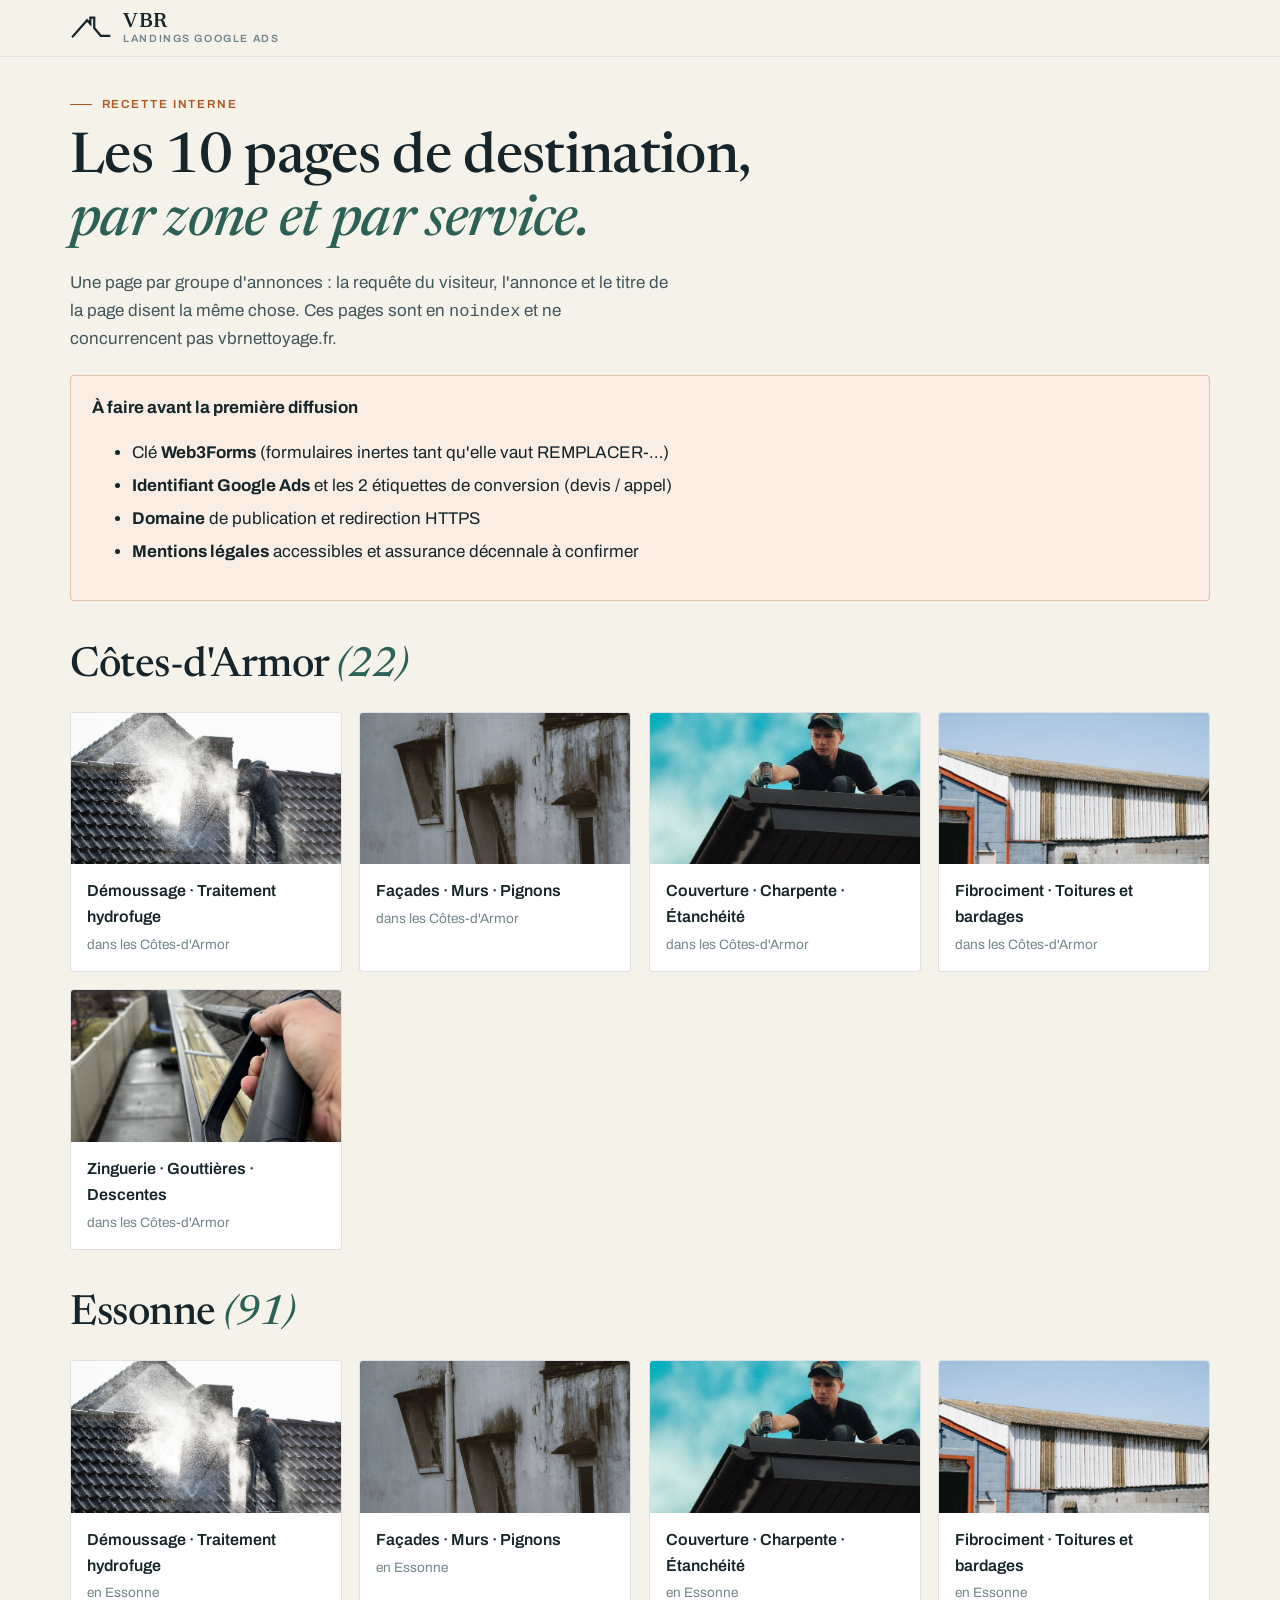
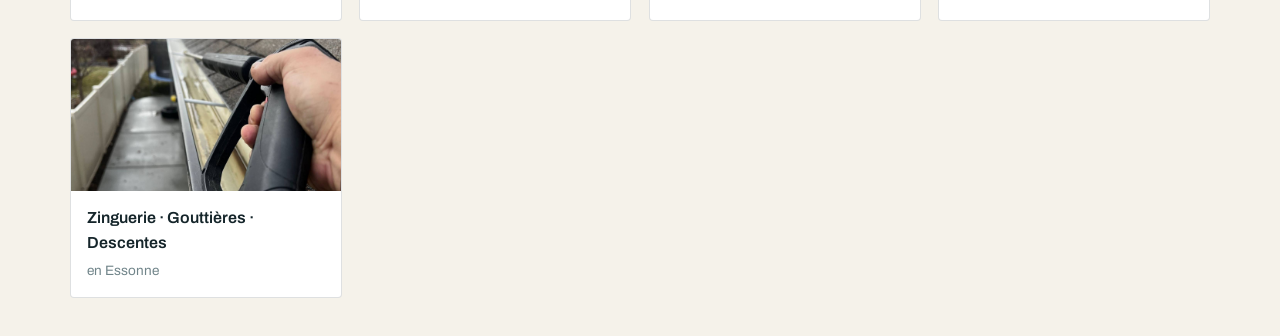
==== index.html @ 962ad0a0 "Landings Google Ads VBR : 10 pages, 5 services x 2 zones Pages de destination publicitaires pour VBR" ====
<!DOCTYPE html>
<html lang="fr">
<head>
<meta charset="UTF-8" />
<meta name="viewport" content="width=device-width, initial-scale=1" />
<meta name="robots" content="noindex, nofollow" />
<title>VBR Nettoyage · landings Google Ads (recette interne)</title>
<link rel="icon" type="image/svg+xml" href="assets/favicon.svg" />
<link rel="preconnect" href="https://fonts.googleapis.com" />
<link rel="preconnect" href="https://fonts.gstatic.com" crossorigin />
<link rel="stylesheet" href="https://fonts.googleapis.com/css2?family=Archivo:wght@400;500;600;700&family=Newsreader:ital,opsz,wght@0,6..72,400;0,6..72,500;0,6..72,600;1,6..72,400;1,6..72,500&display=swap" />
<link rel="stylesheet" href="assets/styles.css?v=1" />
<style>
  .hub-sec{padding:2.4rem 0}
  .hub-grid{display:grid;grid-template-columns:repeat(auto-fill,minmax(240px,1fr));gap:1.1rem;margin-top:1.4rem}
  .hub-card{display:block;background:var(--card);border:1px solid var(--line);border-radius:var(--r);overflow:hidden;text-decoration:none;transition:border-color .15s ease}
  .hub-card:hover{border-color:var(--patine)}
  .hub-card img{width:100%;aspect-ratio:16/9;object-fit:cover}
  .hub-txt{padding:.85rem 1rem}
  .hub-txt b{display:block;font-weight:600;font-size:1rem}
  .hub-txt span{font-size:.85rem;color:var(--ink-3)}
  .todo{background:var(--cuivre-tint);border:1px solid rgba(176,86,31,.3);border-radius:var(--r);padding:1.1rem 1.3rem;margin-top:1.4rem}
  .todo li{margin-bottom:.35rem}
</style>
</head>
<body>
<header class="hdr"><div class="wrap hdr-in">
  <a class="brand" href="#">
    <svg viewBox="0 0 64 40" aria-hidden="true"><path d="M4 33 L26 8 L31 13.5 L31 4 L37 4 L37 20 L47 32 L60 32" fill="none" stroke="currentColor" stroke-width="3.4" stroke-linecap="square"/></svg>
    <span class="brand-txt"><span class="brand-name">VBR</span><span class="brand-sub">Landings Google Ads</span></span>
  </a>
</div></header>
<main class="wrap hub-sec">
  <p class="kicker">Recette interne</p>
  <h1 style="max-width:22ch">Les 10 pages de destination, <em>par zone et par service.</em></h1>
  <p style="color:var(--ink-2);margin-top:1rem;max-width:60ch">Une page par groupe d'annonces : la requête du visiteur, l'annonce et le titre de la page disent la même chose. Ces pages sont en <code>noindex</code> et ne concurrencent pas vbrnettoyage.fr.</p>
  <div class="todo">
    <b>À faire avant la première diffusion</b>
    <ul>
      <li>Clé <b>Web3Forms</b> (formulaires inertes tant qu'elle vaut REMPLACER-…)</li>
      <li><b>Identifiant Google Ads</b> et les 2 étiquettes de conversion (devis / appel)</li>
      <li><b>Domaine</b> de publication et redirection HTTPS</li>
      <li><b>Mentions légales</b> accessibles et assurance décennale à confirmer</li>
    </ul>
  </div>
  <section style="margin-top:2.6rem">
    <h2>Côtes-d'Armor <em>(22)</em></h2>
    <div class="hub-grid">
      <a class="hub-card" href="cotes-darmor/demoussage-toiture/index.html">
        <img src="assets/img/hero-nettoyage-toiture.jpg" alt="" loading="lazy" />
        <div class="hub-txt"><b>Démoussage · Traitement hydrofuge</b><span>dans les Côtes-d'Armor</span></div>
      </a>
      <a class="hub-card" href="cotes-darmor/nettoyage-facade/index.html">
        <img src="assets/img/facade-encrassee.jpg" alt="" loading="lazy" />
        <div class="hub-txt"><b>Façades · Murs · Pignons</b><span>dans les Côtes-d'Armor</span></div>
      </a>
      <a class="hub-card" href="cotes-darmor/renovation-toiture/index.html">
        <img src="assets/img/couvreur-faitage-ciel.jpg" alt="" loading="lazy" />
        <div class="hub-txt"><b>Couverture · Charpente · Étanchéité</b><span>dans les Côtes-d'Armor</span></div>
      </a>
      <a class="hub-card" href="cotes-darmor/desamiantage/index.html">
        <img src="assets/img/hangar-fibrociment.jpg" alt="" loading="lazy" />
        <div class="hub-txt"><b>Fibrociment · Toitures et bardages</b><span>dans les Côtes-d'Armor</span></div>
      </a>
      <a class="hub-card" href="cotes-darmor/gouttieres/index.html">
        <img src="assets/img/nettoyage-gouttiere-jet.jpg" alt="" loading="lazy" />
        <div class="hub-txt"><b>Zinguerie · Gouttières · Descentes</b><span>dans les Côtes-d'Armor</span></div>
      </a>
    </div>
  </section>
  <section style="margin-top:2.6rem">
    <h2>Essonne <em>(91)</em></h2>
    <div class="hub-grid">
      <a class="hub-card" href="essonne/demoussage-toiture/index.html">
        <img src="assets/img/hero-nettoyage-toiture.jpg" alt="" loading="lazy" />
        <div class="hub-txt"><b>Démoussage · Traitement hydrofuge</b><span>en Essonne</span></div>
      </a>
      <a class="hub-card" href="essonne/nettoyage-facade/index.html">
        <img src="assets/img/facade-encrassee.jpg" alt="" loading="lazy" />
        <div class="hub-txt"><b>Façades · Murs · Pignons</b><span>en Essonne</span></div>
      </a>
      <a class="hub-card" href="essonne/renovation-toiture/index.html">
        <img src="assets/img/couvreur-faitage-ciel.jpg" alt="" loading="lazy" />
        <div class="hub-txt"><b>Couverture · Charpente · Étanchéité</b><span>en Essonne</span></div>
      </a>
      <a class="hub-card" href="essonne/desamiantage/index.html">
        <img src="assets/img/hangar-fibrociment.jpg" alt="" loading="lazy" />
        <div class="hub-txt"><b>Fibrociment · Toitures et bardages</b><span>en Essonne</span></div>
      </a>
      <a class="hub-card" href="essonne/gouttieres/index.html">
        <img src="assets/img/nettoyage-gouttiere-jet.jpg" alt="" loading="lazy" />
        <div class="hub-txt"><b>Zinguerie · Gouttières · Descentes</b><span>en Essonne</span></div>
      </a>
    </div>
  </section>
</main>
</body>
</html>
---- assets/styles.css ----
/* ============================================================
   VBR NETTOYAGE — landings Google Ads
   Direction artistique « Ardoise & patine » : papier crème, encre
   bleu-vert, vert-de-gris du zinc patiné, cuivre neuf pour l'action.
   Volontairement distincte des autres sites du parc : aucune reprise
   de palette, de police ni de composition.
   ============================================================ */

:root{
  --paper:#F5F2EA;
  --paper-2:#EDE8DC;
  --card:#FFFFFF;

  --ink:#15252A;
  --ink-2:#42565A;
  --ink-3:#71858A;

  --patine:#2C6155;
  --patine-deep:#1C433B;
  --patine-tint:#E6EFE9;

  --cuivre:#B0561F;
  --cuivre-deep:#8E4416;
  --cuivre-tint:#FAEDE3;

  --line:rgba(21,37,42,.14);
  --line-soft:rgba(21,37,42,.08);

  --serif:"Newsreader",ui-serif,Georgia,"Times New Roman",serif;
  --sans:"Archivo",-apple-system,BlinkMacSystemFont,"Segoe UI",Roboto,sans-serif;

  --wrap:1140px;
  --r:4px;                 /* rayon volontairement sec : dossier technique, pas SaaS */
  --call-h:0px;
  --consent-h:0px;
}

*,*::before,*::after{box-sizing:border-box}
html{-webkit-text-size-adjust:100%;scroll-behavior:smooth}
@media (prefers-reduced-motion:reduce){html{scroll-behavior:auto}
  *,*::before,*::after{animation-duration:.01ms!important;transition-duration:.01ms!important}}

body{
  margin:0;
  background:var(--paper);
  color:var(--ink);
  font-family:var(--sans);
  font-size:17px;
  line-height:1.62;
  -webkit-font-smoothing:antialiased;
  padding-bottom:var(--call-h);
}
/* height:auto neutralise l'attribut height du HTML (indice de présentation) :
   sans ça, aspect-ratio est ignoré et les photos s'étirent en hauteur. */
img{max-width:100%;display:block;height:auto}
a{color:inherit}
h1,h2,h3{font-family:var(--serif);font-weight:500;letter-spacing:-.012em;line-height:1.12;margin:0}
h1{font-size:clamp(2.15rem,1.35rem + 2.7vw,3.5rem)}
h2{font-size:clamp(1.72rem,1.15rem + 1.9vw,2.6rem)}
h3{font-size:1.16rem;font-family:var(--sans);font-weight:600;letter-spacing:-.005em;line-height:1.35}
em{font-style:italic;color:var(--patine);font-weight:500}
p{margin:0 0 1em}
p:last-child{margin-bottom:0}

.wrap{width:min(100% - 40px,var(--wrap));margin-inline:auto}
@media (max-width:640px){.wrap{width:calc(100% - 32px)}}

/* --- filet « ligne de toit », signature reprise du logo du client --- */
.roofline{display:block;width:100%;height:14px;color:var(--line)}

/* ---------------------------------------------------------- kicker */
.kicker{
  font-size:.735rem;font-weight:600;letter-spacing:.16em;text-transform:uppercase;
  color:var(--cuivre);margin:0 0 .85rem;display:flex;align-items:center;gap:.6rem;
}
.kicker::before{content:"";width:22px;height:1px;background:currentColor;flex:none}
.kicker.is-light{color:#D9A277}

/* ---------------------------------------------------------- boutons */
.btn{
  display:inline-flex;align-items:center;justify-content:center;gap:.55rem;
  font-family:var(--sans);font-size:1.02rem;font-weight:600;letter-spacing:-.005em;
  padding:.92rem 1.5rem;border-radius:var(--r);border:1px solid transparent;
  text-decoration:none;cursor:pointer;line-height:1.2;
  transition:background-color .16s ease,border-color .16s ease,color .16s ease,transform .08s ease;
}
.btn:active{transform:translateY(1px)}
.btn-call{background:var(--cuivre);color:#fff;box-shadow:0 1px 0 rgba(21,37,42,.18)}
.btn-call:hover{background:var(--cuivre-deep)}
.btn-ghost{background:transparent;color:var(--ink);border-color:var(--line)}
.btn-ghost:hover{border-color:var(--ink);background:rgba(21,37,42,.03)}
.btn-ink{background:var(--ink);color:#fff}
.btn-ink:hover{background:#0C1A1E}
.btn-full{width:100%}
.btn svg{width:18px;height:18px;flex:none}

/* ---------------------------------------------------------- header */
.hdr{
  position:sticky;top:0;z-index:40;background:rgba(245,242,234,.94);
  backdrop-filter:saturate(180%) blur(14px);-webkit-backdrop-filter:saturate(180%) blur(14px);
  border-bottom:1px solid var(--line-soft);
}
.hdr-in{display:flex;align-items:center;justify-content:space-between;gap:1rem;padding:.72rem 0}
.brand{display:flex;align-items:center;gap:.7rem;text-decoration:none}
.brand svg{width:42px;height:26px;flex:none;color:var(--ink)}
.brand-txt{display:flex;flex-direction:column;line-height:1.05}
.brand-name{font-family:var(--serif);font-size:1.3rem;font-weight:600;letter-spacing:.02em}
.brand-sub{font-size:.66rem;font-weight:600;letter-spacing:.15em;text-transform:uppercase;color:var(--ink-3)}
.hdr-act{display:flex;align-items:center;gap:.8rem}
.hdr-tel{
  display:flex;flex-direction:column;align-items:flex-end;text-decoration:none;line-height:1.15;
}
.hdr-tel span{font-size:.68rem;font-weight:600;letter-spacing:.09em;text-transform:uppercase;color:var(--ink-3)}
.hdr-tel b{font-size:1.08rem;font-weight:600;letter-spacing:-.01em}
.hdr-tel:hover b{color:var(--cuivre)}
@media (max-width:860px){.hdr-tel{display:none}}
@media (max-width:520px){.hdr .btn{padding:.8rem 1rem;font-size:.94rem}}
/* 44 px est le minimum tactile : en dessous, un pouce rate la cible. */
.hdr .btn,.callbar .btn,.hero-cta .btn{min-height:46px}

/* ---------------------------------------------------------- hero */
.hero{position:relative;padding:clamp(2.2rem,1rem + 4vw,4rem) 0 0;overflow:hidden}
.hero-grid{display:grid;grid-template-columns:1.02fr .98fr;gap:clamp(1.8rem,1rem + 3vw,4rem);align-items:start}
.hero-chips{display:flex;flex-wrap:wrap;gap:.4rem;margin:0 0 1.05rem}
.hero-loc{
  display:inline-flex;align-items:center;gap:.45rem;font-size:.85rem;font-weight:500;color:var(--patine);
  background:var(--patine-tint);border-radius:100px;padding:.35rem .85rem;margin:0;
}
.hero-anc{
  display:inline-flex;align-items:center;gap:.4rem;font-size:.85rem;font-weight:600;color:var(--cuivre-deep);
  background:var(--cuivre-tint);border-radius:100px;padding:.35rem .85rem;margin:0;
}
.hero-anc svg{width:14px;height:14px}
.hero-loc svg{width:14px;height:14px}
.hero h1{margin-bottom:1rem;max-width:15ch}
.hero-sub{font-size:1.11rem;color:var(--ink-2);max-width:46ch;margin-bottom:1.4rem}
.hero-points{list-style:none;margin:0 0 1.6rem;padding:0;display:grid;gap:.55rem}
.hero-points li{display:flex;gap:.6rem;align-items:flex-start;font-size:.99rem;color:var(--ink-2)}
.hero-points svg{width:17px;height:17px;color:var(--patine);flex:none;margin-top:.24em}
.hero-cta{display:flex;flex-wrap:wrap;gap:.7rem;margin-bottom:.85rem}
.hero-micro{font-size:.88rem;color:var(--ink-3);margin-bottom:.7rem}
/* « prix », « tarif », « prix au m² » dominent les recherches du métier :
   la réponse doit être atteignable dès le hero, sans avancer de chiffre. */
.hero-prix{font-size:.88rem;color:var(--ink-3);margin-bottom:1.6rem}
.hero-prix a{color:var(--cuivre);font-weight:600;text-decoration:none;border-bottom:1px solid rgba(176,86,31,.35)}
.hero-prix a:hover{border-bottom-color:var(--cuivre)}

/* photo du hero : le sujet reste dégagé, le texte vit dans la bande basse */
.hero-shot{position:relative;margin-bottom:1.4rem}
.hero-shot img{width:100%;aspect-ratio:16/9;object-fit:cover;border-radius:var(--r)}
.hero-shot figcaption{
  position:absolute;left:0;right:0;bottom:0;padding:1.5rem .95rem .7rem;
  background:linear-gradient(to top,rgba(10,22,25,.82),rgba(10,22,25,0));
  color:rgba(255,255,255,.9);font-size:.79rem;border-radius:0 0 var(--r) var(--r);
}
@media (min-width:961px){.hero-shot{display:none}}

/* ---- colonne formulaire posée sur un panneau photo plein bord ---- */
.hero-form-col{position:relative}
.hero-panel{
  position:absolute;inset:-4rem -50vw -6rem -1.8rem;z-index:0;
  background:var(--ink) center/cover no-repeat;
}
.hero-panel::after{
  content:"";position:absolute;inset:0;
  background:linear-gradient(100deg,rgba(12,26,30,.74) 0%,rgba(12,26,30,.36) 48%,rgba(12,26,30,.08) 100%);
}
@media (max-width:960px){.hero-panel{display:none}}

.form-card{
  position:relative;z-index:1;background:var(--card);border:1px solid var(--line);
  border-radius:var(--r);overflow:hidden;box-shadow:0 18px 44px -30px rgba(12,26,30,.55);
}
.form-head{background:var(--patine);color:#fff;padding:1rem 1.25rem}
.form-head b{display:block;font-family:var(--serif);font-size:1.28rem;font-weight:500;letter-spacing:-.01em}
.form-head span{font-size:.83rem;color:rgba(255,255,255,.78)}
.form-body{padding:1.15rem 1.25rem 1.3rem}
.field{margin-bottom:.72rem}
.field label{display:block;font-size:.78rem;font-weight:600;letter-spacing:.03em;color:var(--ink-2);margin-bottom:.28rem}
.field input,.field select,.field textarea{
  width:100%;font-family:var(--sans);font-size:1rem;color:var(--ink);
  background:#FCFBF8;border:1px solid var(--line);border-radius:var(--r);
  padding:.68rem .8rem;appearance:none;-webkit-appearance:none;transition:border-color .15s ease,box-shadow .15s ease;
}
.field textarea{min-height:78px;resize:vertical}
.field select{
  background-image:url("data:image/svg+xml,%3Csvg xmlns='http://www.w3.org/2000/svg' viewBox='0 0 12 8'%3E%3Cpath d='M1 1.5 6 6.5l5-5' fill='none' stroke='%2342565A' stroke-width='1.6' stroke-linecap='round'/%3E%3C/svg%3E");
  background-repeat:no-repeat;background-position:right .8rem center;background-size:11px;padding-right:2.1rem;
}
.field input:focus,.field select:focus,.field textarea:focus{
  outline:none;border-color:var(--patine);box-shadow:0 0 0 3px rgba(44,97,85,.14);background:#fff;
}
.field-row{display:grid;grid-template-columns:1fr 1fr;gap:.72rem}
/* la largeur mini d'un <select> vaut celle de sa plus longue option, et
   celle d'un <input> son attribut size : sans min-width:0 la carte
   formulaire élargit toute la page sur mobile. */
.field-row>*,.field input,.field select,.field textarea{min-width:0}
.form-card{max-width:100%}
.form-legal{font-size:.76rem;color:var(--ink-3);margin:.7rem 0 0;line-height:1.5}
.hp{position:absolute;left:-9999px;opacity:0;height:0;width:0}
.form-success,.form-error{display:none;border-radius:var(--r);padding:.8rem .9rem;font-size:.93rem;margin-bottom:.8rem}
.form-success{background:var(--patine-tint);border:1px solid rgba(44,97,85,.28);color:var(--patine-deep)}
.form-error{background:var(--cuivre-tint);border:1px solid rgba(176,86,31,.3);color:var(--cuivre-deep)}
.is-sent .form-fields{display:none}

/* ---------------------------------------------------------- barre de preuves */
.trust{border-top:1px solid var(--line);border-bottom:1px solid var(--line);margin-top:clamp(2rem,1rem + 3vw,3.4rem);background:var(--paper-2)}
.trust-in{display:grid;grid-template-columns:repeat(4,1fr)}
.trust-it{padding:1.15rem 1.1rem;border-left:1px solid var(--line)}
.trust-it:first-child{border-left:0}
.trust-it b{display:block;font-size:.97rem;font-weight:600;letter-spacing:-.005em}
.trust-it span{display:block;font-size:.83rem;color:var(--ink-3);line-height:1.45}
@media (max-width:860px){.trust-in{grid-template-columns:repeat(2,1fr)}
  .trust-it:nth-child(3){border-left:0}
  .trust-it:nth-child(n+3){border-top:1px solid var(--line)}}

/* ---------------------------------------------------------- sections */
.sec{padding:clamp(2.8rem,1.6rem + 4vw,5rem) 0}
.sec-dark{background:var(--patine-deep);color:#EAF1EE}
.sec-dark h2,.sec-dark h3{color:#fff}
.sec-dark em{color:#8FC4B3}
.sec-dark p{color:rgba(234,241,238,.84)}
.sec-tint{background:var(--paper-2)}
.sec-head{max-width:56ch;margin-bottom:2.2rem}
.sec-head p{color:var(--ink-2);margin-top:.85rem;font-size:1.05rem}
.sec-dark .sec-head p{color:rgba(234,241,238,.82)}

.split{display:grid;grid-template-columns:1fr 1fr;gap:clamp(1.6rem,1rem + 3vw,3.4rem);align-items:center}
/* sans min-width:0, une image de 1400 px impose sa largeur mini à sa colonne
   et fait déborder toute la grille (blowout classique de CSS grid) */
.split>*,.hero-grid>*,.ba>*,.final-grid>*{min-width:0}
.split-wide{grid-template-columns:1.12fr .88fr}
@media (max-width:860px){.split,.split-wide{grid-template-columns:1fr}}

/* cadre photo signature : double filet décalé, cran cuivre */
.frame{position:relative;margin:0}
.frame img{width:100%;object-fit:cover;border-radius:var(--r);aspect-ratio:4/3}
.frame::before{
  content:"";position:absolute;inset:-9px -9px 9px 9px;border:1px solid var(--line);
  border-radius:var(--r);pointer-events:none;
}
.sec-dark .frame::before{border-color:rgba(255,255,255,.22)}
.frame figcaption{margin-top:1.05rem;font-size:.83rem;color:var(--ink-3);line-height:1.5}
.sec-dark .frame figcaption{color:rgba(234,241,238,.62)}
.frame-tall img{aspect-ratio:4/5}

/* liste à puces « check » */
.checks{list-style:none;margin:1.4rem 0 0;padding:0;display:grid;gap:.82rem}
.checks li{display:flex;gap:.75rem;align-items:flex-start}
.checks svg{width:19px;height:19px;color:var(--patine);flex:none;margin-top:.2em}
.sec-dark .checks svg{color:#7FBCA8}
.checks b{font-weight:600}
.checks span{color:var(--ink-2)}
.sec-dark .checks span{color:rgba(234,241,238,.8)}

/* alerte / enjeu */
.warn{
  border-left:3px solid var(--cuivre);background:rgba(176,86,31,.1);
  padding:1.05rem 1.2rem;border-radius:0 var(--r) var(--r) 0;margin-top:1.6rem;
}
.warn b{color:#F0C9AC}
.warn p{margin:0;font-size:.99rem}

/* ---------------------------------------------------------- étapes 01→04 */
.steps{display:grid;grid-template-columns:repeat(4,1fr);gap:0;margin-top:2rem;border-top:1px solid var(--line)}
.step{padding:1.6rem 1.4rem 0;border-left:1px solid var(--line)}
.step:first-child{border-left:0;padding-left:0}
.step-n{font-family:var(--serif);font-style:italic;font-size:1.5rem;color:var(--patine);display:block;margin-bottom:.5rem}
.step h3{margin-bottom:.4rem}
.step p{font-size:.95rem;color:var(--ink-2)}
@media (max-width:860px){.steps{grid-template-columns:1fr 1fr}
  .step:nth-child(3){border-left:0;padding-left:0}
  .step:nth-child(n+3){margin-top:1.5rem;border-top:1px solid var(--line)}}
@media (max-width:560px){.steps{grid-template-columns:1fr}
  .step{border-left:0;padding-left:0;padding-top:1.4rem}
  .step:nth-child(n+2){border-top:1px solid var(--line);margin-top:0}}

/* ---------------------------------------------------------- avant / après */
.ba{display:grid;grid-template-columns:1fr 1fr;gap:clamp(1rem,.5rem + 2vw,2.2rem)}
@media (max-width:640px){.ba{grid-template-columns:1fr}}
.ba figure{position:relative;margin:0}
.ba img{width:100%;aspect-ratio:4/3;object-fit:cover;border-radius:var(--r)}
.ba-tag{
  position:absolute;top:.8rem;left:.8rem;font-size:.7rem;font-weight:700;letter-spacing:.13em;
  text-transform:uppercase;padding:.32rem .68rem;border-radius:100px;color:#fff;
}
.ba-tag.is-before{background:rgba(21,37,42,.8)}
.ba-tag.is-after{background:var(--patine)}
.ba figcaption{margin-top:.8rem;font-size:.87rem;color:var(--ink-2)}
.ba-note{margin-top:1.3rem;font-size:.83rem;color:var(--ink-3);font-style:italic}

/* ---------------------------------------------------------- budget */
.budget{background:var(--card);border:1px solid var(--line);border-radius:var(--r);padding:clamp(1.4rem,1rem + 1.6vw,2.4rem)}
.budget-grid{display:grid;grid-template-columns:repeat(auto-fit,minmax(200px,1fr));gap:1.4rem;margin:1.7rem 0}
.bf{border-top:2px solid var(--patine);padding-top:.85rem}
.bf b{display:block;font-size:.98rem;font-weight:600;margin-bottom:.2rem}
.bf span{font-size:.9rem;color:var(--ink-2);line-height:1.5}
.budget-foot{border-top:1px solid var(--line);padding-top:1.4rem;display:flex;flex-wrap:wrap;gap:1.2rem;align-items:center;justify-content:space-between}
.budget-foot p{max-width:52ch;font-size:.97rem;color:var(--ink-2);margin:0}

/* ---------------------------------------------------------- bande CTA photo */
.band{position:relative;background:var(--ink) center/cover no-repeat;color:#fff;isolation:isolate}
.band::after{content:"";position:absolute;inset:0;z-index:-1;background:linear-gradient(90deg,rgba(12,26,30,.9) 0%,rgba(12,26,30,.62) 55%,rgba(12,26,30,.28) 100%)}
.band-in{padding:clamp(2.6rem,1.6rem + 3vw,4.2rem) 0}
.band-in h2,.band-in p{max-width:44ch}
.band h2{color:#fff;margin-bottom:.9rem}
.band p{color:rgba(255,255,255,.82);margin-bottom:1.5rem}
.band .btn-ghost{color:#fff;border-color:rgba(255,255,255,.4)}
.band .btn-ghost:hover{background:rgba(255,255,255,.12);border-color:#fff}
.band-cta{display:flex;flex-wrap:wrap;gap:.7rem}

/* ---------------------------------------------------------- avis */
.avis{display:grid;grid-template-columns:repeat(auto-fit,minmax(258px,1fr));gap:1.4rem}
.avis blockquote{
  margin:0;background:var(--card);border:1px solid var(--line);border-radius:var(--r);
  padding:1.4rem 1.35rem;display:flex;flex-direction:column;gap:.9rem;
}
.stars{display:flex;gap:2px;color:var(--cuivre)}
.stars svg{width:15px;height:15px}
.avis p{font-size:.98rem;color:var(--ink-2);flex:1;margin:0}
.avis footer{font-size:.87rem;color:var(--ink-3);border-top:1px solid var(--line-soft);padding-top:.8rem}
.avis footer b{color:var(--ink);font-weight:600}

/* ---------------------------------------------------------- zones */
.zones{display:flex;flex-wrap:wrap;gap:.5rem;margin-top:1.6rem}
.zone{
  font-size:.9rem;color:var(--ink-2);background:var(--card);border:1px solid var(--line);
  border-radius:100px;padding:.38rem .9rem;
}
.zone-main{background:var(--patine);border-color:var(--patine);color:#fff;font-weight:600}

/* ---------------------------------------------------------- FAQ */
.faq{border-top:1px solid var(--line);margin-top:1.8rem}
.faq details{border-bottom:1px solid var(--line)}
.faq summary{
  list-style:none;cursor:pointer;padding:1.15rem 2.4rem 1.15rem 0;position:relative;
  font-size:1.04rem;font-weight:600;letter-spacing:-.005em;
}
.faq summary::-webkit-details-marker{display:none}
.faq summary::after{
  content:"";position:absolute;right:.4rem;top:1.55rem;width:11px;height:11px;
  border-right:1.6px solid var(--patine);border-bottom:1.6px solid var(--patine);
  transform:rotate(45deg);transition:transform .18s ease;
}
.faq details[open] summary::after{transform:rotate(-135deg);top:1.75rem}
.faq p{padding:0 2.4rem 1.25rem 0;color:var(--ink-2);font-size:.99rem}

/* ---------------------------------------------------------- CTA final */
.final{background:var(--patine-deep);color:#EAF1EE}
.final h2{color:#fff}
.final-grid{display:grid;grid-template-columns:.92fr 1.08fr;gap:clamp(1.8rem,1rem + 3vw,3.6rem);align-items:start}
@media (max-width:860px){.final-grid{grid-template-columns:1fr}}
.final p{color:rgba(234,241,238,.84)}
.call-card{
  margin-top:1.8rem;border:1px solid rgba(255,255,255,.2);border-radius:var(--r);
  padding:1.3rem;background:rgba(255,255,255,.05);
}
.call-card span{display:block;font-size:.76rem;font-weight:600;letter-spacing:.13em;text-transform:uppercase;color:rgba(234,241,238,.6);margin-bottom:.35rem}
/* c'est un numéro de téléphone : il doit se toucher aussi facilement
   qu'un bouton, donc 44 px de haut minimum. */
.call-card a{display:inline-flex;align-items:center;min-height:46px;font-family:var(--serif);font-size:clamp(1.6rem,1.2rem + 1.5vw,2.1rem);font-weight:600;color:#fff;text-decoration:none;letter-spacing:-.01em}
.call-card a:hover{color:#8FC4B3}
.call-card small{display:block;margin-top:.5rem;font-size:.85rem;color:rgba(234,241,238,.62)}

/* ---------------------------------------------------------- footer */
.ftr{background:var(--ink);color:rgba(255,255,255,.68);font-size:.88rem;padding:2.4rem 0 2rem}
/* sur mobile, la barre d'appel et le bandeau cookies sont fixés en bas :
   sans cette réserve, ils recouvrent le lien vers les mentions légales,
   que Google Ads doit pouvoir atteindre. */
@media (max-width:760px){.ftr{padding-bottom:9rem}}
.ftr-grid{display:grid;grid-template-columns:1.3fr 1fr 1fr;gap:2rem;margin-bottom:1.8rem}
@media (max-width:760px){.ftr-grid{grid-template-columns:1fr;gap:1.4rem}}
.ftr b{color:#fff;display:block;margin-bottom:.5rem;font-weight:600}
.ftr a{color:rgba(255,255,255,.78);text-decoration:none}
.ftr a:hover{color:#fff;text-decoration:underline}
.ftr-bot{border-top:1px solid rgba(255,255,255,.14);padding-top:1.2rem;font-size:.8rem;color:rgba(255,255,255,.5);display:flex;flex-wrap:wrap;gap:.8rem;justify-content:space-between}
/* le lien légal doit se voir comme un lien : un examinateur Google Ads
   doit pouvoir l'atteindre sans le chercher. */
.ftr-bot a{display:inline-flex;align-items:center;min-height:44px;color:rgba(255,255,255,.78);
  text-decoration:underline;text-underline-offset:3px;text-decoration-color:rgba(255,255,255,.35)}
.ftr-bot a:hover{color:#fff;text-decoration-color:#fff}
.ftr svg{width:38px;height:24px;color:rgba(255,255,255,.85);margin-bottom:.7rem}

/* ---------------------------------------------------------- barre d'appel mobile */
.callbar{
  position:fixed;left:0;right:0;bottom:0;z-index:60;display:none;gap:.55rem;padding:.6rem .8rem;
  background:rgba(245,242,234,.96);backdrop-filter:saturate(180%) blur(14px);
  -webkit-backdrop-filter:saturate(180%) blur(14px);border-top:1px solid var(--line);
  padding-bottom:calc(.6rem + env(safe-area-inset-bottom));
}
.callbar .btn{flex:1;padding:.82rem .8rem;font-size:.97rem}
@media (max-width:760px){.callbar{display:flex}body{--call-h:74px}}

/* ---------------------------------------------------------- bandeau cookies */
.cookiebar{
  position:fixed;left:12px;right:12px;bottom:calc(12px + var(--call-h));z-index:70;
  background:var(--card);border:1px solid var(--line);border-radius:var(--r);
  box-shadow:0 16px 40px -24px rgba(12,26,30,.6);padding:1rem 1.1rem;
  display:none;flex-wrap:wrap;gap:.9rem;align-items:center;justify-content:space-between;
}
.cookiebar.is-open{display:flex}
.cookiebar p{margin:0;font-size:.86rem;color:var(--ink-2);max-width:56ch}
.cookiebar-acts{display:flex;gap:.5rem;margin-left:auto}
.cookiebar button{
  font-family:var(--sans);font-size:.88rem;font-weight:600;padding:.55rem 1rem;
  border-radius:var(--r);cursor:pointer;border:1px solid var(--line);background:transparent;color:var(--ink);
}
.cookiebar .accept{background:var(--patine);border-color:var(--patine);color:#fff}
@media (min-width:820px){.cookiebar{left:auto;right:16px;max-width:640px}}
/* Sur téléphone, le bandeau retombait pile sur les deux boutons du hero :
   l'utilisateur arrivait sur une page dont les appels à l'action sont masqués.
   On le réduit au strict nécessaire (il disparaît au premier choix). */
@media (max-width:760px){
  .cookiebar{left:8px;right:8px;padding:.65rem .8rem;gap:.5rem;align-items:center}
  .cookiebar p{font-size:.78rem;line-height:1.35;flex:1 1 100%}
  .cookiebar-acts{margin-left:0;width:100%}
  .cookiebar button{flex:1;padding:.5rem .8rem;font-size:.85rem}
}

/* bandeau d'urgence injecté quand la requête est une urgence */
.lp-urgent{
  display:flex;align-items:center;gap:.55rem;margin:0 0 1rem;text-decoration:none;
  background:var(--cuivre-tint);border:1px solid rgba(176,86,31,.32);border-left:3px solid var(--cuivre);
  border-radius:0 var(--r) var(--r) 0;padding:.7rem .95rem;font-size:.95rem;color:var(--cuivre-deep);
}
.lp-urgent b{font-weight:600}

/* ---------------------------------------------------------- responsive hero */
@media (max-width:960px){
  .hero-grid{grid-template-columns:1fr;gap:2rem}
  .hero h1{max-width:20ch}
}
.sr{position:absolute;width:1px;height:1px;overflow:hidden;clip:rect(0 0 0 0);white-space:nowrap}
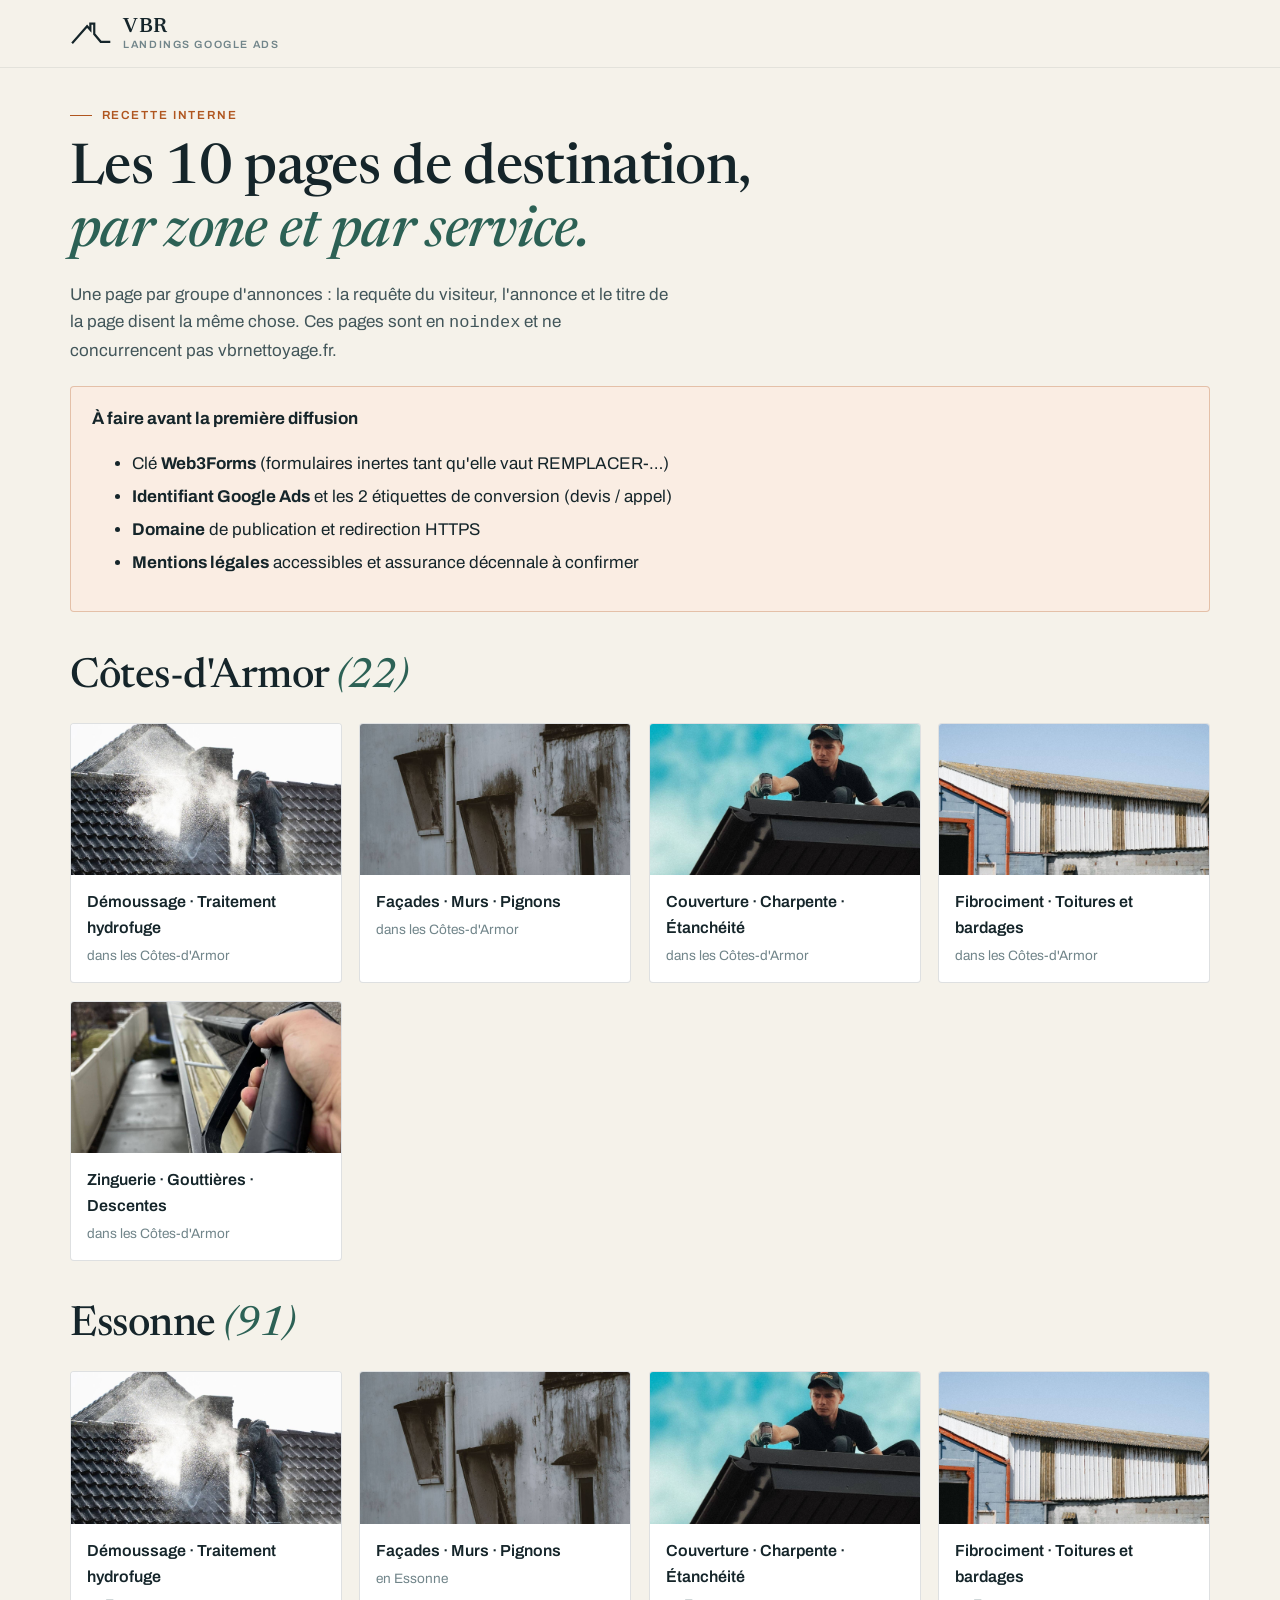
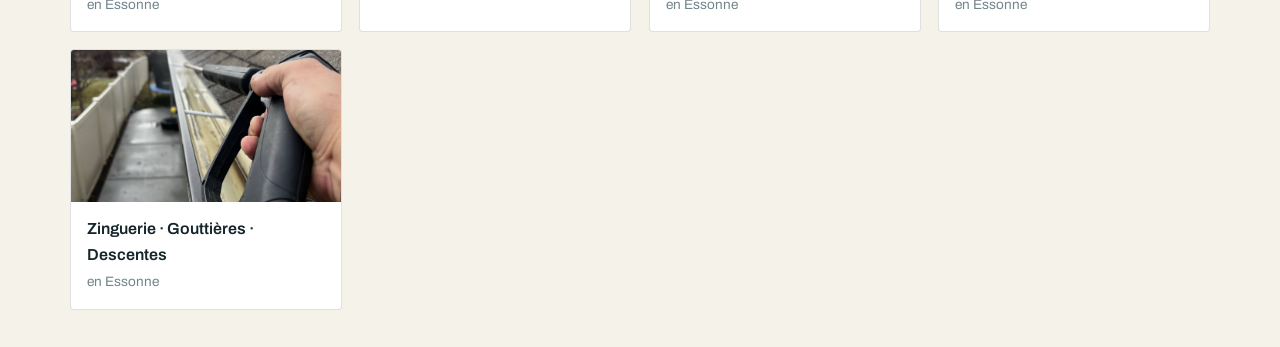
==== commit 8e0d6a90: "design: bump cache-buster styles.css?v=2 pour servir les corrections" ====
--- a/index.html
+++ b/index.html
@@ -9,7 +9,7 @@
 <link rel="preconnect" href="https://fonts.googleapis.com" />
 <link rel="preconnect" href="https://fonts.gstatic.com" crossorigin />
 <link rel="stylesheet" href="https://fonts.googleapis.com/css2?family=Archivo:wght@400;500;600;700&family=Newsreader:ital,opsz,wght@0,6..72,400;0,6..72,500;0,6..72,600;1,6..72,400;1,6..72,500&display=swap" />
-<link rel="stylesheet" href="assets/styles.css?v=1" />
+<link rel="stylesheet" href="assets/styles.css?v=2" />
 <style>
   .hub-sec{padding:2.4rem 0}
   .hub-grid{display:grid;grid-template-columns:repeat(auto-fill,minmax(240px,1fr));gap:1.1rem;margin-top:1.4rem}
--- a/assets/styles.css
+++ b/assets/styles.css
@@ -146,7 +146,10 @@
 .hero-prix a:hover{border-bottom-color:var(--cuivre)}
 
 /* photo du hero : le sujet reste dégagé, le texte vit dans la bande basse */
-.hero-shot{position:relative;margin-bottom:1.4rem}
+/* margin:0 obligatoire : la feuille de style du navigateur applique
+   `figure{margin:1em 40px}`. Sans ce reset la photo du hero est 80 px
+   plus étroite que la colonne et décalée de 40 px du bord du titre. */
+.hero-shot{position:relative;margin:0 0 1.4rem}
 .hero-shot img{width:100%;aspect-ratio:16/9;object-fit:cover;border-radius:var(--r)}
 .hero-shot figcaption{
   position:absolute;left:0;right:0;bottom:0;padding:1.5rem .95rem .7rem;
@@ -431,3 +434,67 @@
   .hero h1{max-width:20ch}
 }
 .sr{position:absolute;width:1px;height:1px;overflow:hidden;clip:rect(0 0 0 0);white-space:nowrap}
+
+/* Sur téléphone, une photo en 4/5 occupe un écran entier à elle seule : le
+   lecteur scrolle sans rien apprendre et décroche. On les aplatit, la photo
+   reste lisible et on économise plusieurs écrans sans retirer un mot. */
+@media (max-width:760px){
+  .frame img{aspect-ratio:16/10}
+  .frame-tall img{aspect-ratio:4/3}
+  .ba img{aspect-ratio:16/10}
+  /* La photo de la section « zone d'intervention » est purement décorative :
+     elle n'apporte aucun argument et coûte un tiers d'écran au moment où le
+     lecteur est déjà loin. Sur téléphone, on garde la phrase et les communes. */
+  #zones .frame{display:none}
+}
+
+/* ============================================================
+   Finitions écrans étroits (revue visuelle 21/09/2026).
+   Ce bloc reste en fin de feuille : à spécificité égale, la
+   dernière règle gagne.
+   ============================================================ */
+
+/* La signature du logo passait sur deux lignes sous 430 px et laissait
+   un « · » orphelin en fin de première ligne. */
+.brand-sub{white-space:nowrap}
+@media (max-width:430px){
+  .brand-sub{font-size:.58rem;letter-spacing:.09em}
+  .brand svg{width:36px;height:23px}
+}
+
+/* La barre de preuve en 2 colonnes ne laissait que 144 px de texte :
+   « Lamballe-Armor » se coupait en deux. Une colonne, une preuve. */
+@media (max-width:480px){
+  .trust-in{grid-template-columns:1fr}
+  .trust-it{border-left:0;padding:.95rem 0}
+  .trust-it:nth-child(n+2){border-top:1px solid var(--line)}
+}
+
+/* Deux boutons empilés de largeurs différentes lisent « inachevé ».
+   Le poids visuel se joue sur le remplissage, pas sur la largeur. */
+@media (max-width:560px){
+  .hero-cta{display:grid;grid-template-columns:1fr;gap:.6rem}
+  .hero-cta .btn{width:100%}
+}
+
+/* Cibles tactiles : les champs tombaient à 41 px, les boutons du
+   bandeau cookies à 33 px, les contacts du pied à 15 px. */
+@media (max-width:760px){
+  .field input,.field select{min-height:46px}
+  .cookiebar button{min-height:44px}
+  .ftr a[href^="tel:"],.ftr a[href^="mailto:"]{
+    display:inline-flex;align-items:center;min-height:44px;
+  }
+}
+/* Le lockup du logo est un lien : il lui faut la même hauteur de cible. */
+.brand{min-height:44px}
+
+/* Le bandeau cookies et la barre d'appel mangeaient 177 px sur 844, et le
+   bouton principal du hero tombait derrière. Les deux boutons remontent sur
+   la ligne du texte : le bandeau passe de ~110 px à ~70 px. */
+@media (max-width:760px){
+  .cookiebar{flex-wrap:nowrap;gap:.65rem}
+  .cookiebar p{flex:1 1 auto;min-width:0}
+  .cookiebar-acts{width:auto;flex:none;margin-left:0}
+  .cookiebar button{flex:none;padding:.5rem .7rem;font-size:.82rem;white-space:nowrap}
+}
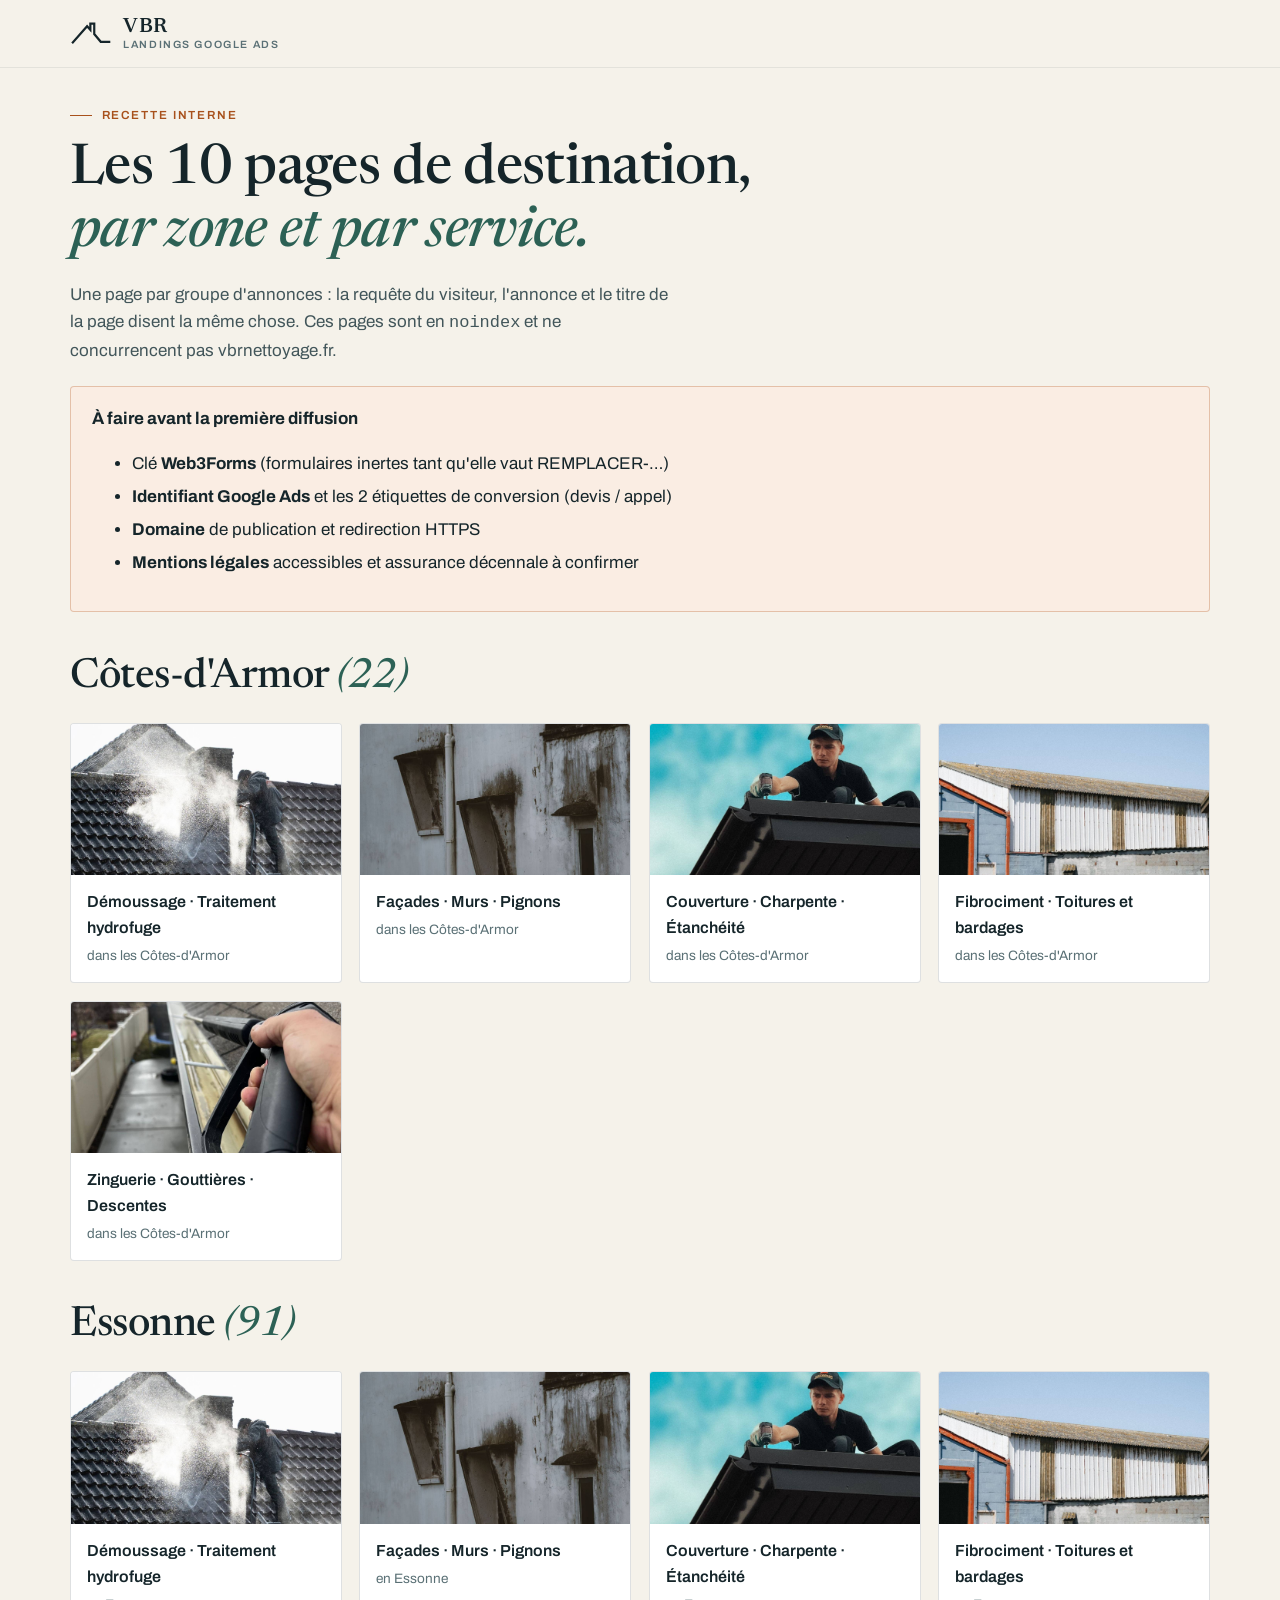
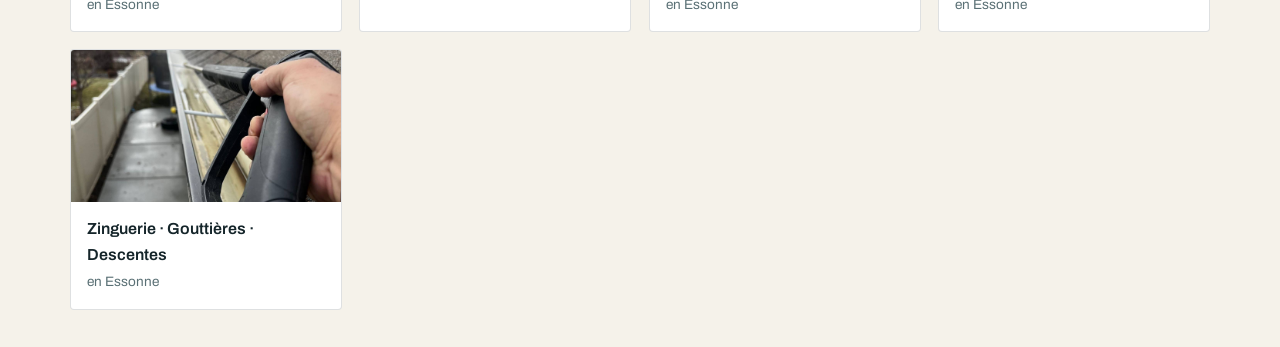
==== commit 22acd304: "design: contraste AA sur la micro-copie (ink-3 3,46 -> 4,68:1), cuivre texte dedie, cache-buster v=3" ====
--- a/index.html
+++ b/index.html
@@ -9,7 +9,7 @@
 <link rel="preconnect" href="https://fonts.googleapis.com" />
 <link rel="preconnect" href="https://fonts.gstatic.com" crossorigin />
 <link rel="stylesheet" href="https://fonts.googleapis.com/css2?family=Archivo:wght@400;500;600;700&family=Newsreader:ital,opsz,wght@0,6..72,400;0,6..72,500;0,6..72,600;1,6..72,400;1,6..72,500&display=swap" />
-<link rel="stylesheet" href="assets/styles.css?v=2" />
+<link rel="stylesheet" href="assets/styles.css?v=3" />
 <style>
   .hub-sec{padding:2.4rem 0}
   .hub-grid{display:grid;grid-template-columns:repeat(auto-fill,minmax(240px,1fr));gap:1.1rem;margin-top:1.4rem}
--- a/assets/styles.css
+++ b/assets/styles.css
@@ -13,13 +13,19 @@
 
   --ink:#15252A;
   --ink-2:#42565A;
-  --ink-3:#71858A;
+  /* #71858A ne donnait que 3,46:1 sur le papier : sous le minimum AA de
+     4,5:1, et c'est justement la couleur des phrases qui rassurent
+     (devis gratuit, sans engagement). Assombri à 4,68:1. */
+  --ink-3:#5A7075;
 
   --patine:#2C6155;
   --patine-deep:#1C433B;
   --patine-tint:#E6EFE9;
 
   --cuivre:#B0561F;
+  /* même teinte, réservée au texte : le cuivre de marque plafonne à
+     4,47:1 sur le papier, les boutons le gardent (fond, pas texte). */
+  --cuivre-txt:#A8511C;
   --cuivre-deep:#8E4416;
   --cuivre-tint:#FAEDE3;
 
@@ -71,7 +77,7 @@
 /* ---------------------------------------------------------- kicker */
 .kicker{
   font-size:.735rem;font-weight:600;letter-spacing:.16em;text-transform:uppercase;
-  color:var(--cuivre);margin:0 0 .85rem;display:flex;align-items:center;gap:.6rem;
+  color:var(--cuivre-txt);margin:0 0 .85rem;display:flex;align-items:center;gap:.6rem;
 }
 .kicker::before{content:"";width:22px;height:1px;background:currentColor;flex:none}
 .kicker.is-light{color:#D9A277}
@@ -142,7 +148,7 @@
 /* « prix », « tarif », « prix au m² » dominent les recherches du métier :
    la réponse doit être atteignable dès le hero, sans avancer de chiffre. */
 .hero-prix{font-size:.88rem;color:var(--ink-3);margin-bottom:1.6rem}
-.hero-prix a{color:var(--cuivre);font-weight:600;text-decoration:none;border-bottom:1px solid rgba(176,86,31,.35)}
+.hero-prix a{color:var(--cuivre-txt);font-weight:600;text-decoration:none;border-bottom:1px solid rgba(176,86,31,.35)}
 .hero-prix a:hover{border-bottom-color:var(--cuivre)}
 
 /* photo du hero : le sujet reste dégagé, le texte vit dans la bande basse */
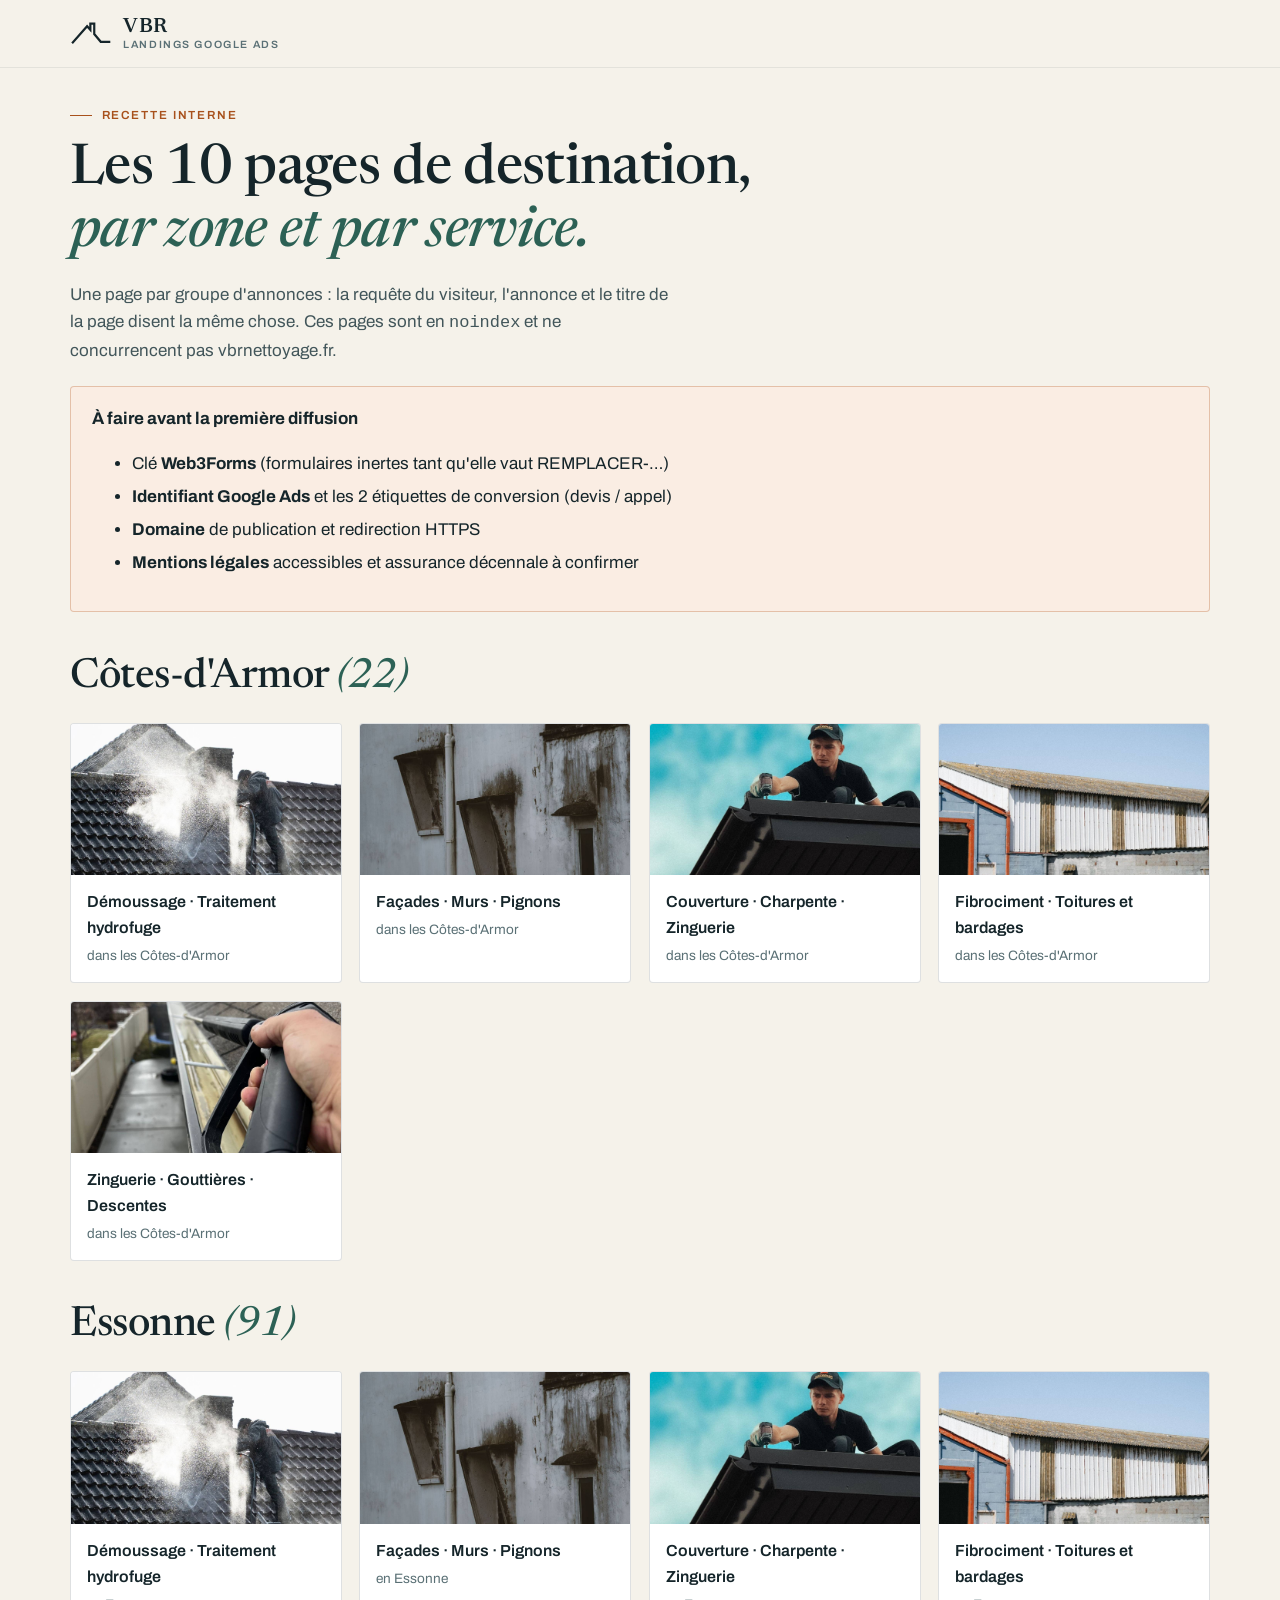
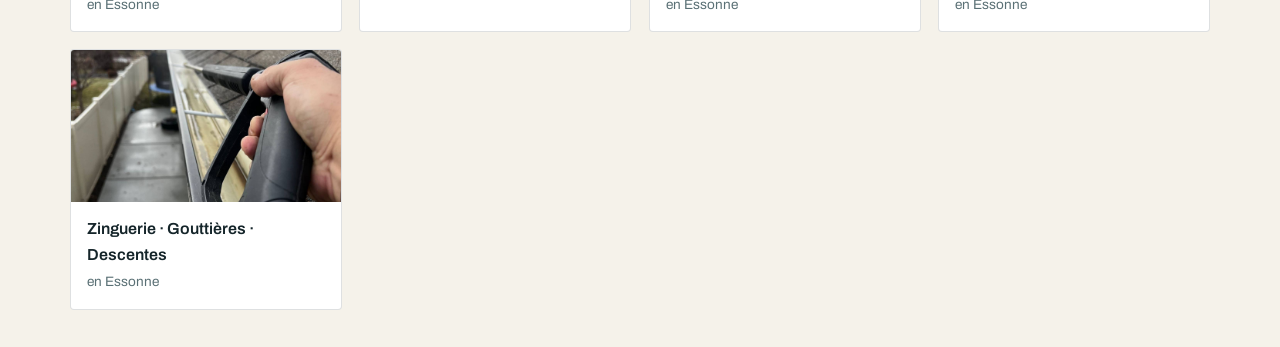
==== commit e84c7641: "copy: titre qui repond a la requete (Couvreur a ...), titres de sections directs, avant/apres masque" ====
--- a/index.html
+++ b/index.html
@@ -9,7 +9,7 @@
 <link rel="preconnect" href="https://fonts.googleapis.com" />
 <link rel="preconnect" href="https://fonts.gstatic.com" crossorigin />
 <link rel="stylesheet" href="https://fonts.googleapis.com/css2?family=Archivo:wght@400;500;600;700&family=Newsreader:ital,opsz,wght@0,6..72,400;0,6..72,500;0,6..72,600;1,6..72,400;1,6..72,500&display=swap" />
-<link rel="stylesheet" href="assets/styles.css?v=3" />
+<link rel="stylesheet" href="assets/styles.css?v=5" />
 <style>
   .hub-sec{padding:2.4rem 0}
   .hub-grid{display:grid;grid-template-columns:repeat(auto-fill,minmax(240px,1fr));gap:1.1rem;margin-top:1.4rem}
@@ -56,7 +56,7 @@
       </a>
       <a class="hub-card" href="cotes-darmor/renovation-toiture/index.html">
         <img src="assets/img/couvreur-faitage-ciel.jpg" alt="" loading="lazy" />
-        <div class="hub-txt"><b>Couverture · Charpente · Étanchéité</b><span>dans les Côtes-d'Armor</span></div>
+        <div class="hub-txt"><b>Couverture · Charpente · Zinguerie</b><span>dans les Côtes-d'Armor</span></div>
       </a>
       <a class="hub-card" href="cotes-darmor/desamiantage/index.html">
         <img src="assets/img/hangar-fibrociment.jpg" alt="" loading="lazy" />
@@ -81,7 +81,7 @@
       </a>
       <a class="hub-card" href="essonne/renovation-toiture/index.html">
         <img src="assets/img/couvreur-faitage-ciel.jpg" alt="" loading="lazy" />
-        <div class="hub-txt"><b>Couverture · Charpente · Étanchéité</b><span>en Essonne</span></div>
+        <div class="hub-txt"><b>Couverture · Charpente · Zinguerie</b><span>en Essonne</span></div>
       </a>
       <a class="hub-card" href="essonne/desamiantage/index.html">
         <img src="assets/img/hangar-fibrociment.jpg" alt="" loading="lazy" />
--- a/assets/styles.css
+++ b/assets/styles.css
@@ -485,9 +485,13 @@
 
 /* Cibles tactiles : les champs tombaient à 41 px, les boutons du
    bandeau cookies à 33 px, les contacts du pied à 15 px. */
-@media (max-width:760px){
-  .field input,.field select{min-height:46px}
-  .cookiebar button{min-height:44px}
+/* 46 px partout, pas seulement sous 760 : une tablette tactile passe
+   au-dessus du point de rupture et gardait des champs de 41 px. */
+.field input,.field select{min-height:46px}
+.cookiebar button{min-height:44px}
+/* Le pied de page : seulement sur écran tactile, sinon on ajoute de la
+   hauteur pour rien là où le pointeur est précis. */
+@media (hover:none){
   .ftr a[href^="tel:"],.ftr a[href^="mailto:"]{
     display:inline-flex;align-items:center;min-height:44px;
   }
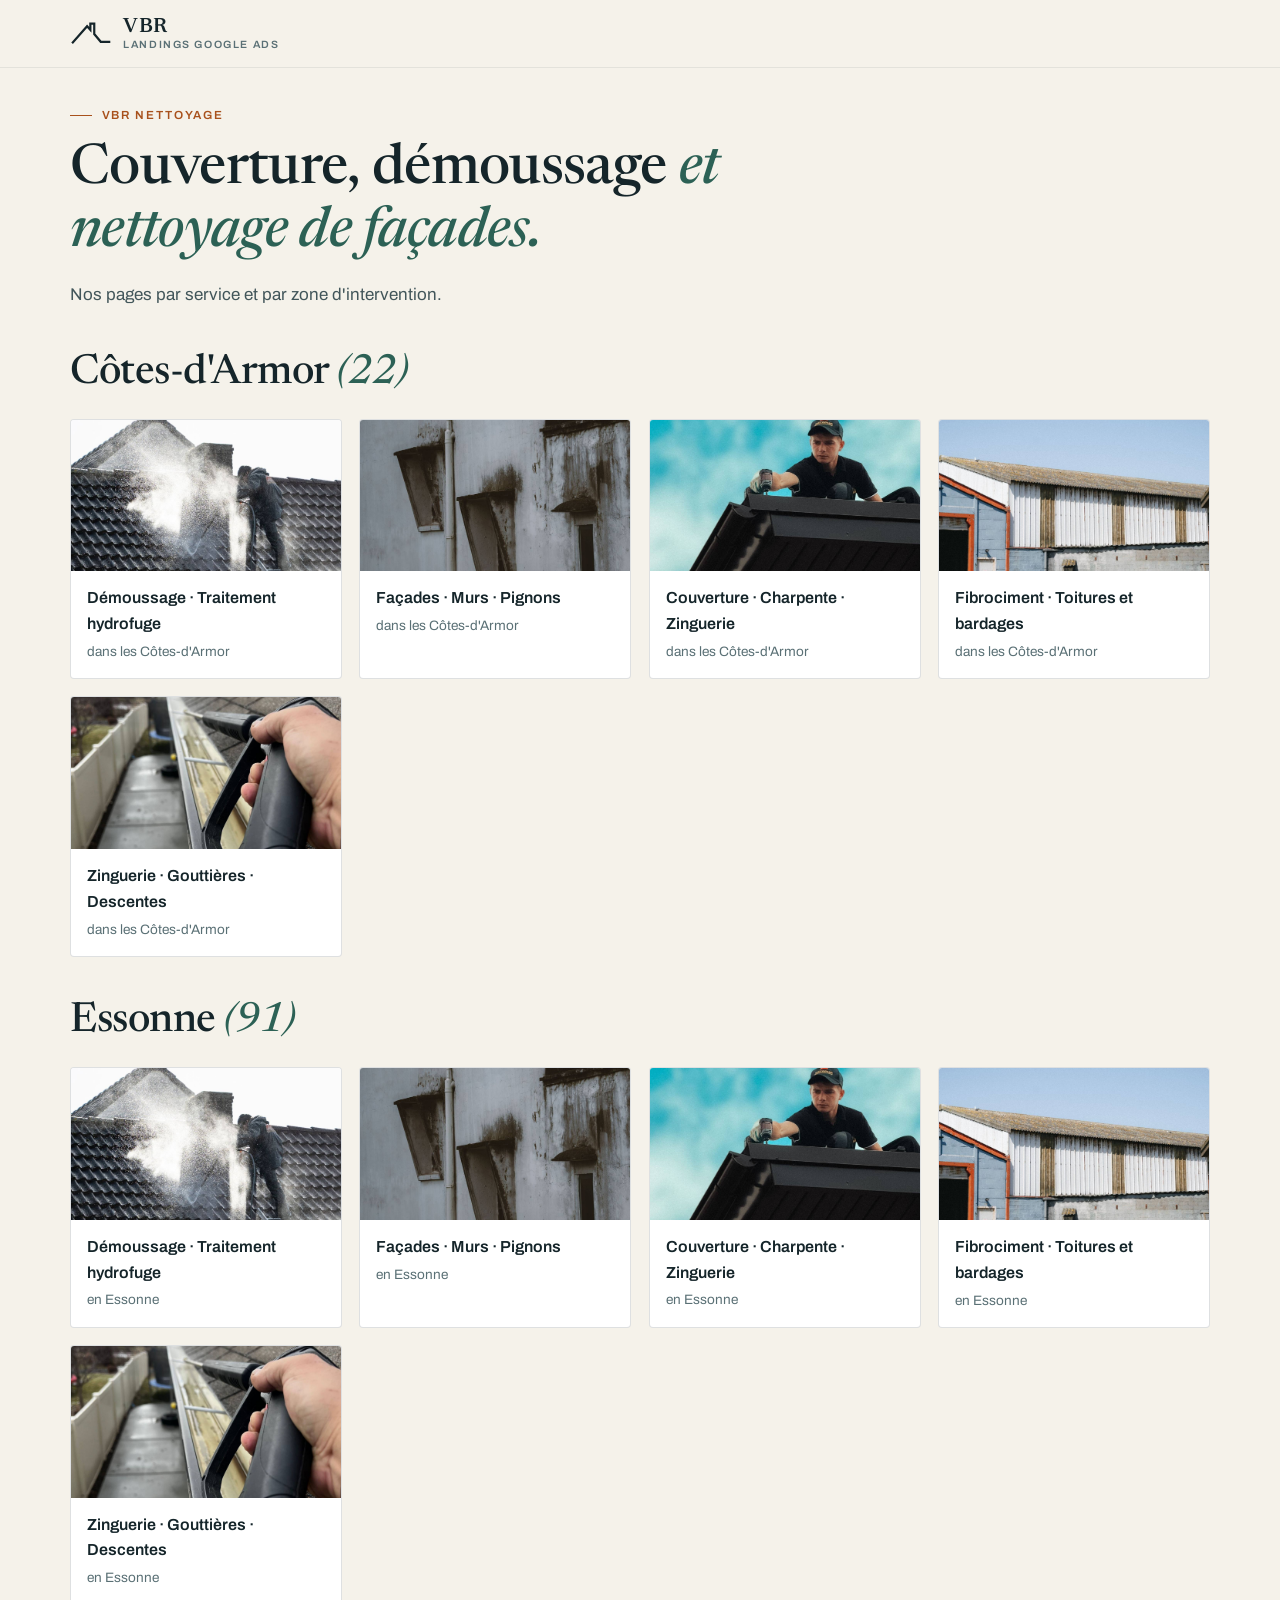
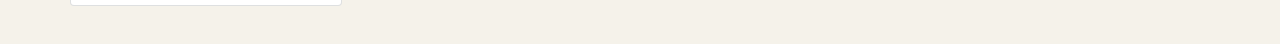
==== commit 764c2187: "securite: retire la liste de controle interne de la page d accueil publique et tous les commentaires" ====
--- a/index.html
+++ b/index.html
@@ -4,12 +4,12 @@
 <meta charset="UTF-8" />
 <meta name="viewport" content="width=device-width, initial-scale=1" />
 <meta name="robots" content="noindex, nofollow" />
-<title>VBR Nettoyage · landings Google Ads (recette interne)</title>
+<title>VBR Nettoyage · couverture, démoussage et façades</title>
 <link rel="icon" type="image/svg+xml" href="assets/favicon.svg" />
 <link rel="preconnect" href="https://fonts.googleapis.com" />
 <link rel="preconnect" href="https://fonts.gstatic.com" crossorigin />
 <link rel="stylesheet" href="https://fonts.googleapis.com/css2?family=Archivo:wght@400;500;600;700&family=Newsreader:ital,opsz,wght@0,6..72,400;0,6..72,500;0,6..72,600;1,6..72,400;1,6..72,500&display=swap" />
-<link rel="stylesheet" href="assets/styles.css?v=5" />
+<link rel="stylesheet" href="assets/styles.css?v=6" />
 <style>
   .hub-sec{padding:2.4rem 0}
   .hub-grid{display:grid;grid-template-columns:repeat(auto-fill,minmax(240px,1fr));gap:1.1rem;margin-top:1.4rem}
@@ -31,18 +31,9 @@
   </a>
 </div></header>
 <main class="wrap hub-sec">
-  <p class="kicker">Recette interne</p>
-  <h1 style="max-width:22ch">Les 10 pages de destination, <em>par zone et par service.</em></h1>
-  <p style="color:var(--ink-2);margin-top:1rem;max-width:60ch">Une page par groupe d'annonces : la requête du visiteur, l'annonce et le titre de la page disent la même chose. Ces pages sont en <code>noindex</code> et ne concurrencent pas vbrnettoyage.fr.</p>
-  <div class="todo">
-    <b>À faire avant la première diffusion</b>
-    <ul>
-      <li>Clé <b>Web3Forms</b> (formulaires inertes tant qu'elle vaut REMPLACER-…)</li>
-      <li><b>Identifiant Google Ads</b> et les 2 étiquettes de conversion (devis / appel)</li>
-      <li><b>Domaine</b> de publication et redirection HTTPS</li>
-      <li><b>Mentions légales</b> accessibles et assurance décennale à confirmer</li>
-    </ul>
-  </div>
+  <p class="kicker">VBR Nettoyage</p>
+  <h1 style="max-width:22ch">Couverture, démoussage <em>et nettoyage de façades.</em></h1>
+  <p style="color:var(--ink-2);margin-top:1rem;max-width:60ch">Nos pages par service et par zone d'intervention.</p>
   <section style="margin-top:2.6rem">
     <h2>Côtes-d'Armor <em>(22)</em></h2>
     <div class="hub-grid">
